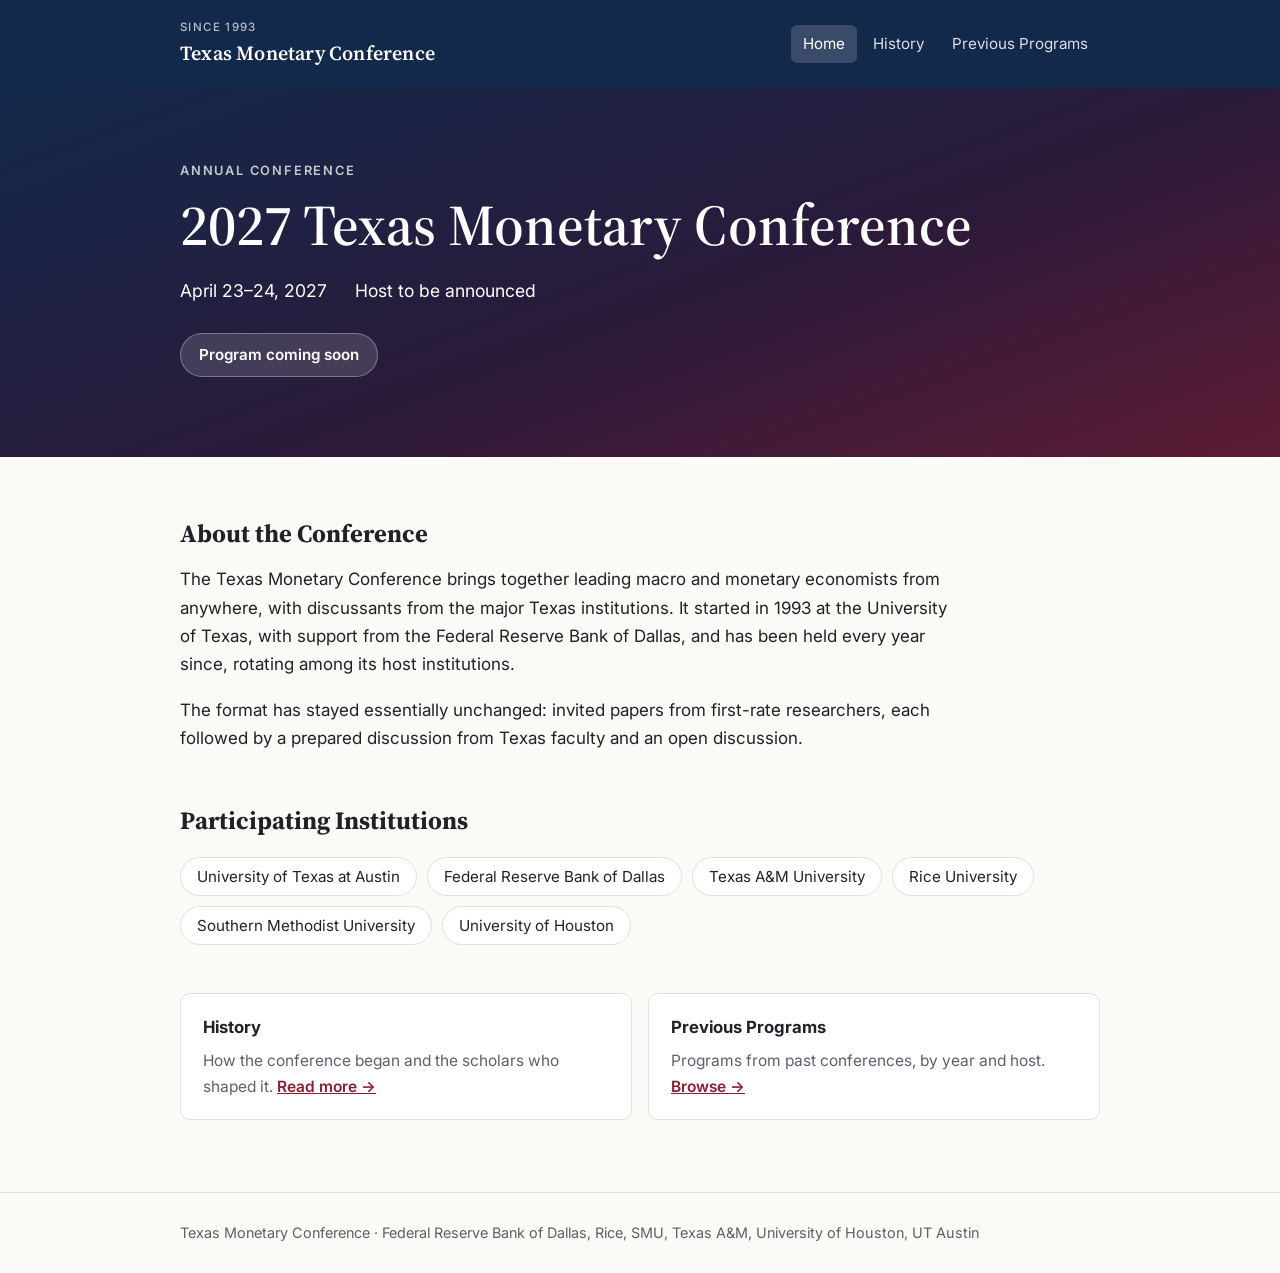
==== index.html @ 77f2ba34 "Add Texas Monetary Conference website Landing page for 2027, history page, and previous programs tab" ====
<!doctype html>
<html lang="en">
<head>
  <meta charset="utf-8">
  <meta name="viewport" content="width=device-width, initial-scale=1">
  <title>Texas Monetary Conference</title>
  <meta name="description" content="The Texas Monetary Conference: an annual meeting of macro and monetary economists, rotating among Texas institutions since 1993.">
  <link rel="preconnect" href="https://fonts.googleapis.com">
  <link rel="preconnect" href="https://fonts.gstatic.com" crossorigin>
  <link href="https://fonts.googleapis.com/css2?family=Inter:wght@400;500;600;700&family=Source+Serif+4:wght@600&display=swap" rel="stylesheet">
  <link rel="stylesheet" href="css/style.css">
</head>
<body>
  <header class="site-header">
    <div class="wrap">
      <a class="brand" href="index.html"><small>Since 1993</small>Texas Monetary Conference</a>
      <nav class="site-nav" aria-label="Main">
        <a href="index.html" aria-current="page">Home</a>
        <a href="history.html">History</a>
        <a href="programs.html">Previous Programs</a>
      </nav>
    </div>
  </header>

  <section class="hero">
    <div class="wrap">
      <p class="eyebrow">Annual Conference</p>
      <h1>2027 Texas Monetary Conference</h1>
      <p class="hero-meta">
        <span>April 23–24, 2027</span>
        <!-- Update the host once confirmed -->
        <span>Host to be announced</span>
      </p>
      <span class="badge">Program coming soon</span>
    </div>
  </section>

  <main>
    <div class="wrap">
      <div class="prose">
        <h2>About the Conference</h2>
        <p>The Texas Monetary Conference brings together leading macro and monetary economists from anywhere, with discussants from the major Texas institutions. It started in 1993 at the University of Texas, with support from the Federal Reserve Bank of Dallas, and has been held every year since, rotating among its host institutions.</p>
        <p>The format has stayed essentially unchanged: invited papers from first-rate researchers, each followed by a prepared discussion from Texas faculty and an open discussion.</p>
      </div>

      <h2>Participating Institutions</h2>
      <ul class="institutions">
        <li>University of Texas at Austin</li>
        <li>Federal Reserve Bank of Dallas</li>
        <li>Texas A&amp;M University</li>
        <li>Rice University</li>
        <li>Southern Methodist University</li>
        <li>University of Houston</li>
      </ul>

      <div class="card-grid" style="margin-top: 48px;">
        <div class="card">
          <h3>History</h3>
          <p>How the conference began and the scholars who shaped it. <a href="history.html">Read more →</a></p>
        </div>
        <div class="card">
          <h3>Previous Programs</h3>
          <p>Programs from past conferences, by year and host. <a href="programs.html">Browse →</a></p>
        </div>
      </div>
    </div>
  </main>

  <footer class="site-footer">
    <div class="wrap">Texas Monetary Conference · Federal Reserve Bank of Dallas, Rice, SMU, Texas A&amp;M, University of Houston, UT Austin</div>
  </footer>
</body>
</html>
---- css/style.css ----
:root {
  --bg: #fbfaf7;
  --surface: #ffffff;
  --text: #1f2328;
  --muted: #5b6168;
  --accent: #8c1d2f;
  --accent-soft: #f4e7e9;
  --navy: #13294b;
  --border: #e3e0da;
  --serif: "Source Serif 4", Georgia, "Times New Roman", serif;
  --sans: "Inter", -apple-system, BlinkMacSystemFont, "Segoe UI", Roboto, sans-serif;
}

@media (prefers-color-scheme: dark) {
  :root {
    --bg: #14171c;
    --surface: #1c2027;
    --text: #e8e6e1;
    --muted: #a3a7ad;
    --accent: #e0697c;
    --accent-soft: #33222a;
    --navy: #0d1a2f;
    --border: #2d323a;
  }
}

* { box-sizing: border-box; }

html { -webkit-text-size-adjust: 100%; }

body {
  margin: 0;
  background: var(--bg);
  color: var(--text);
  font-family: var(--sans);
  font-size: 17px;
  line-height: 1.65;
}

a { color: var(--accent); }
a:hover { text-decoration-thickness: 2px; }

.wrap {
  max-width: 960px;
  margin: 0 auto;
  padding: 0 20px;
}

/* Header & nav */
.site-header {
  background: var(--navy);
  color: #fff;
}
.site-header .wrap {
  display: flex;
  flex-wrap: wrap;
  align-items: center;
  justify-content: space-between;
  gap: 12px 24px;
  padding-top: 18px;
  padding-bottom: 18px;
}
.brand {
  color: #fff;
  text-decoration: none;
  font-family: var(--serif);
  font-size: 1.25rem;
  font-weight: 600;
  letter-spacing: 0.01em;
}
.brand small {
  display: block;
  font-family: var(--sans);
  font-size: 0.72rem;
  font-weight: 500;
  letter-spacing: 0.12em;
  text-transform: uppercase;
  opacity: 0.7;
}
.site-nav {
  display: flex;
  flex-wrap: wrap;
  gap: 4px;
}
.site-nav a {
  color: #fff;
  text-decoration: none;
  font-size: 0.95rem;
  padding: 6px 12px;
  border-radius: 6px;
  opacity: 0.85;
}
.site-nav a:hover { opacity: 1; background: rgba(255, 255, 255, 0.1); }
.site-nav a[aria-current="page"] {
  opacity: 1;
  background: rgba(255, 255, 255, 0.16);
}

/* Hero */
.hero {
  background: linear-gradient(160deg, var(--navy) 0%, #2a1a3a 55%, var(--accent) 140%);
  color: #fff;
  padding: 72px 0 80px;
}
.eyebrow {
  font-size: 0.8rem;
  font-weight: 600;
  letter-spacing: 0.14em;
  text-transform: uppercase;
  opacity: 0.75;
  margin: 0 0 12px;
}
.hero h1 {
  font-family: var(--serif);
  font-size: clamp(2.2rem, 6vw, 3.6rem);
  line-height: 1.1;
  margin: 0 0 20px;
  font-weight: 600;
}
.hero-meta {
  display: flex;
  flex-wrap: wrap;
  gap: 10px 28px;
  font-size: 1.1rem;
  margin: 0 0 28px;
}
.hero-meta span { white-space: nowrap; }
.badge {
  display: inline-block;
  background: rgba(255, 255, 255, 0.14);
  border: 1px solid rgba(255, 255, 255, 0.3);
  border-radius: 999px;
  padding: 8px 18px;
  font-weight: 600;
  font-size: 0.95rem;
}

/* Content */
main { padding: 56px 0 72px; }
.page-title {
  font-family: var(--serif);
  font-size: clamp(1.9rem, 4.5vw, 2.6rem);
  line-height: 1.15;
  margin: 0 0 8px;
}
.lede { color: var(--muted); font-size: 1.1rem; margin: 0 0 40px; }
h2 {
  font-family: var(--serif);
  font-size: 1.55rem;
  margin: 48px 0 12px;
}
h2:first-child { margin-top: 0; }
.prose { max-width: 70ch; }
.prose p { margin: 0 0 1.1em; }

.card-grid {
  display: grid;
  grid-template-columns: repeat(auto-fit, minmax(240px, 1fr));
  gap: 16px;
  margin-top: 16px;
}
.card {
  background: var(--surface);
  border: 1px solid var(--border);
  border-radius: 10px;
  padding: 20px 22px;
}
.card h3 { margin: 0 0 6px; font-size: 1.05rem; }
.card p { margin: 0; color: var(--muted); font-size: 0.97rem; }
.card a { font-weight: 600; }

.institutions {
  list-style: none;
  padding: 0;
  margin: 16px 0 0;
  display: flex;
  flex-wrap: wrap;
  gap: 10px;
}
.institutions li {
  background: var(--surface);
  border: 1px solid var(--border);
  border-radius: 999px;
  padding: 6px 16px;
  font-size: 0.95rem;
}

.tribute {
  border-left: 3px solid var(--accent);
  background: var(--accent-soft);
  padding: 20px 24px;
  border-radius: 0 10px 10px 0;
  margin: 32px 0 0;
}
.tribute h2 { margin-top: 0; }
.tribute p:last-child { margin-bottom: 0; }

/* Programs table */
.table-wrap {
  overflow-x: auto;
  background: var(--surface);
  border: 1px solid var(--border);
  border-radius: 10px;
}
table {
  width: 100%;
  border-collapse: collapse;
  font-size: 0.97rem;
}
th, td {
  text-align: left;
  padding: 12px 16px;
  border-bottom: 1px solid var(--border);
  vertical-align: top;
}
thead th {
  font-size: 0.78rem;
  letter-spacing: 0.08em;
  text-transform: uppercase;
  color: var(--muted);
  font-weight: 600;
  background: var(--bg);
}
tbody tr:last-child td { border-bottom: 0; }
tbody tr:hover { background: var(--accent-soft); }
td.year { font-weight: 700; font-variant-numeric: tabular-nums; white-space: nowrap; }
td.na { color: var(--muted); font-style: italic; }
.pdf-link { font-weight: 600; white-space: nowrap; }
.note { color: var(--muted); font-size: 0.92rem; margin-top: 16px; }

/* Footer */
.site-footer {
  border-top: 1px solid var(--border);
  padding: 28px 0;
  color: var(--muted);
  font-size: 0.9rem;
}

@media (max-width: 600px) {
  body { font-size: 16px; }
  .wrap { padding: 0 16px; }
  .hero { padding: 48px 0 56px; }
  main { padding: 40px 0 56px; }
  th, td { padding: 10px 12px; }
}
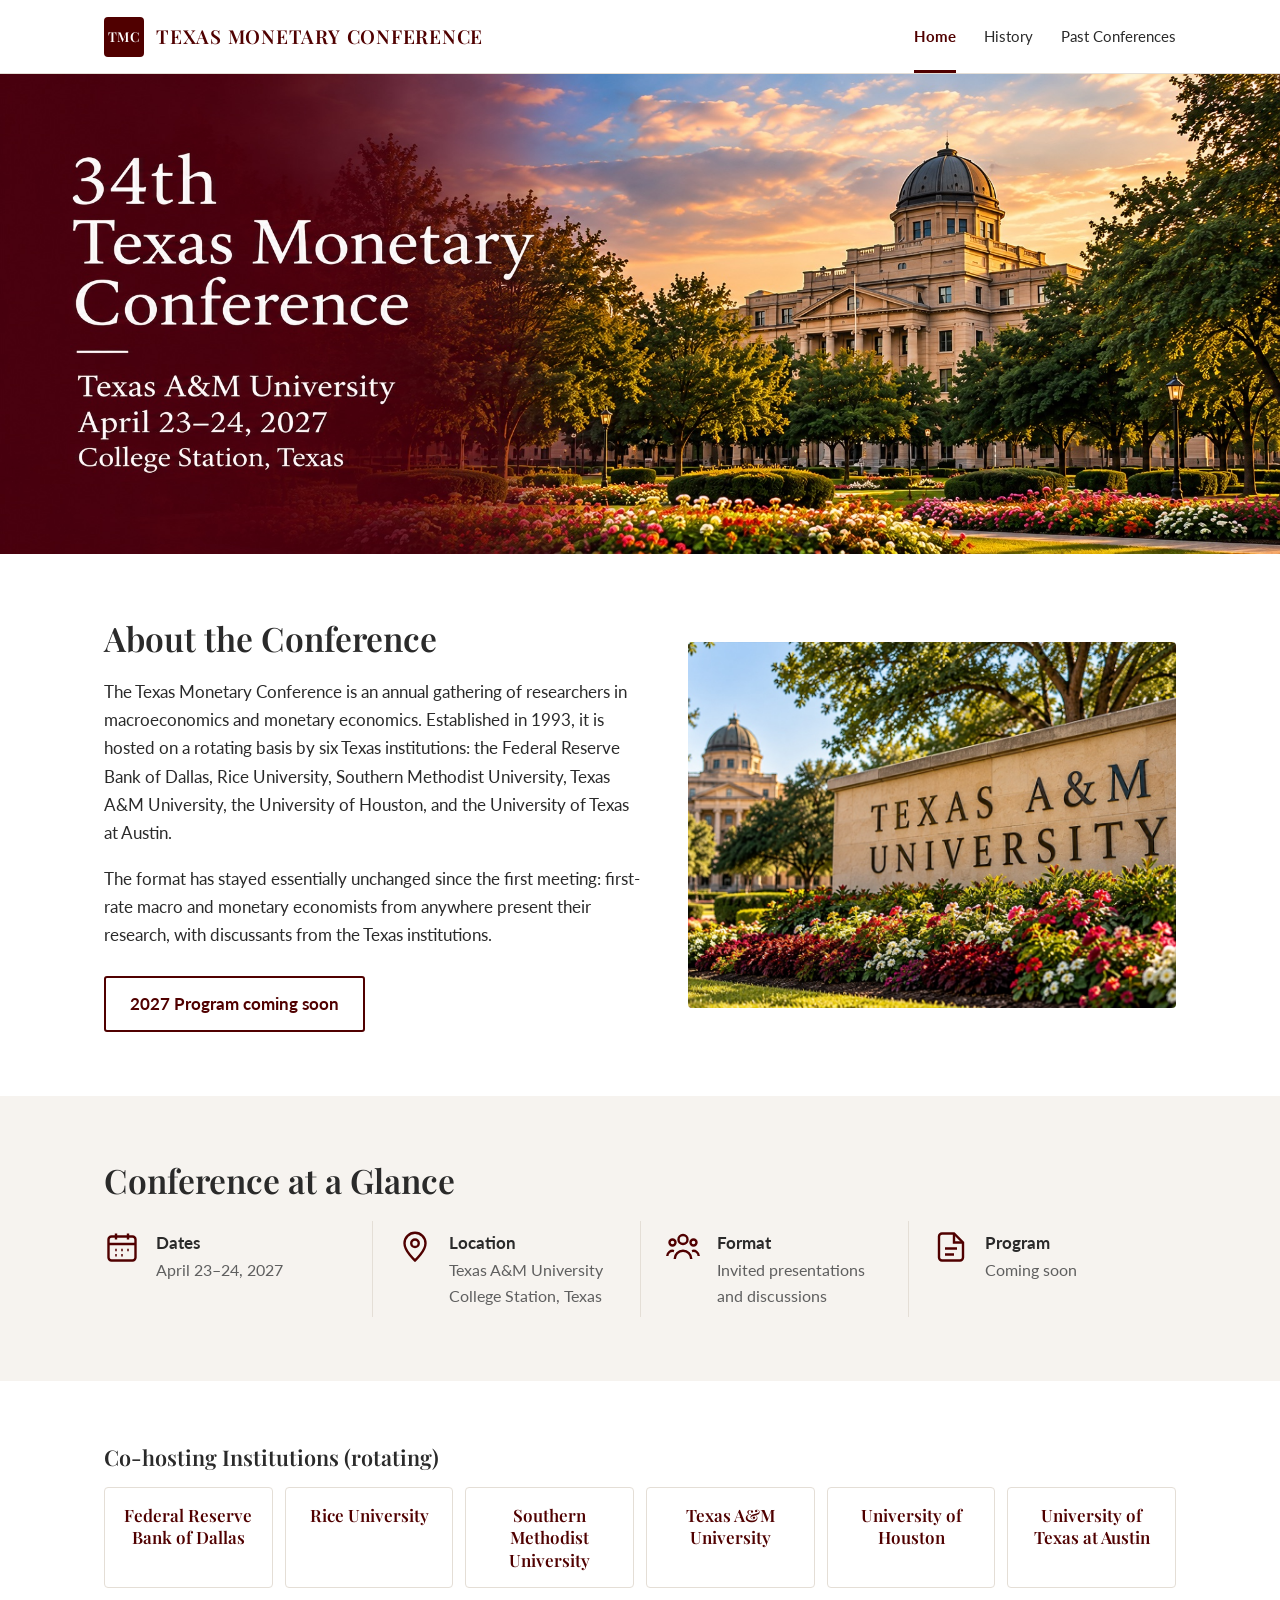
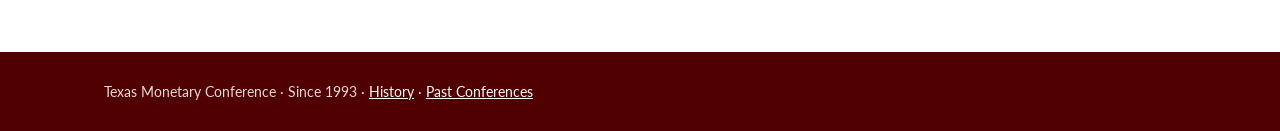
==== commit 7fd087fc: "Restyle site after model design: cover banner, at-a-glance, co-hosts Host 2027 at Texas A&M (April 2" ====
--- a/index.html
+++ b/index.html
@@ -4,70 +4,81 @@
   <meta charset="utf-8">
   <meta name="viewport" content="width=device-width, initial-scale=1">
   <title>Texas Monetary Conference</title>
-  <meta name="description" content="The Texas Monetary Conference: an annual meeting of macro and monetary economists, rotating among Texas institutions since 1993.">
+  <meta name="description" content="The 34th Texas Monetary Conference, Texas A&amp;M University, College Station, April 23–24, 2027.">
   <link rel="preconnect" href="https://fonts.googleapis.com">
   <link rel="preconnect" href="https://fonts.gstatic.com" crossorigin>
-  <link href="https://fonts.googleapis.com/css2?family=Inter:wght@400;500;600;700&family=Source+Serif+4:wght@600&display=swap" rel="stylesheet">
+  <link href="https://fonts.googleapis.com/css2?family=Lato:wght@400;700&family=Playfair+Display:wght@600&display=swap" rel="stylesheet">
   <link rel="stylesheet" href="css/style.css">
 </head>
 <body>
   <header class="site-header">
     <div class="wrap">
-      <a class="brand" href="index.html"><small>Since 1993</small>Texas Monetary Conference</a>
+      <a class="brand" href="index.html"><span class="brand-mark">TMC</span>Texas Monetary Conference</a>
       <nav class="site-nav" aria-label="Main">
         <a href="index.html" aria-current="page">Home</a>
         <a href="history.html">History</a>
-        <a href="programs.html">Previous Programs</a>
+        <a href="programs.html">Past Conferences</a>
       </nav>
     </div>
   </header>
 
-  <section class="hero">
-    <div class="wrap">
-      <p class="eyebrow">Annual Conference</p>
-      <h1>2027 Texas Monetary Conference</h1>
-      <p class="hero-meta">
-        <span>April 23–24, 2027</span>
-        <!-- Update the host once confirmed -->
-        <span>Host to be announced</span>
-      </p>
-      <span class="badge">Program coming soon</span>
+  <div class="cover">
+    <img src="images/banner-2027.jpg" alt="34th Texas Monetary Conference. Texas A&amp;M University, April 23–24, 2027, College Station, Texas." width="2048" height="768">
+  </div>
+
+  <section class="section">
+    <div class="wrap split">
+      <div class="prose">
+        <h2>About the Conference</h2>
+        <p>The Texas Monetary Conference is an annual gathering of researchers in macroeconomics and monetary economics. Established in 1993, it is hosted on a rotating basis by six Texas institutions: the Federal Reserve Bank of Dallas, Rice University, Southern Methodist University, Texas A&amp;M University, the University of Houston, and the University of Texas at Austin.</p>
+        <p>The format has stayed essentially unchanged since the first meeting: first-rate macro and monetary economists from anywhere present their research, with discussants from the Texas institutions.</p>
+        <!-- When the program is ready: <a class="button" href="programs/2027_TexasAM.pdf">View the 2027 Program →</a> -->
+        <span class="button" aria-disabled="true">2027 Program coming soon</span>
+      </div>
+      <img src="images/tamu-campus.jpg" alt="Texas A&amp;M University entrance sign with the Academic Building in the background" width="1400" height="788" loading="lazy">
     </div>
   </section>
 
-  <main>
+  <section class="section section-alt">
     <div class="wrap">
-      <div class="prose">
-        <h2>About the Conference</h2>
-        <p>The Texas Monetary Conference brings together leading macro and monetary economists from anywhere, with discussants from the major Texas institutions. It started in 1993 at the University of Texas, with support from the Federal Reserve Bank of Dallas, and has been held every year since, rotating among its host institutions.</p>
-        <p>The format has stayed essentially unchanged: invited papers from first-rate researchers, each followed by a prepared discussion from Texas faculty and an open discussion.</p>
-      </div>
-
-      <h2>Participating Institutions</h2>
-      <ul class="institutions">
-        <li>University of Texas at Austin</li>
-        <li>Federal Reserve Bank of Dallas</li>
-        <li>Texas A&amp;M University</li>
-        <li>Rice University</li>
-        <li>Southern Methodist University</li>
-        <li>University of Houston</li>
-      </ul>
-
-      <div class="card-grid" style="margin-top: 48px;">
-        <div class="card">
-          <h3>History</h3>
-          <p>How the conference began and the scholars who shaped it. <a href="history.html">Read more →</a></p>
+      <h2>Conference at a Glance</h2>
+      <div class="glance">
+        <div class="glance-item">
+          <svg viewBox="0 0 24 24" fill="none" stroke="currentColor" stroke-width="1.6" aria-hidden="true"><rect x="3" y="5" width="18" height="16" rx="2"/><path d="M3 10h18M8 3v4M16 3v4M7.5 14h1M11.5 14h1M15.5 14h1M7.5 17.5h1M11.5 17.5h1"/></svg>
+          <div><h3>Dates</h3><p>April 23–24, 2027</p></div>
         </div>
-        <div class="card">
-          <h3>Previous Programs</h3>
-          <p>Programs from past conferences, by year and host. <a href="programs.html">Browse →</a></p>
+        <div class="glance-item">
+          <svg viewBox="0 0 24 24" fill="none" stroke="currentColor" stroke-width="1.6" aria-hidden="true"><path d="M12 21s-7-6.2-7-11.5a7 7 0 0 1 14 0C19 14.8 12 21 12 21z"/><circle cx="12" cy="9.5" r="2.5"/></svg>
+          <div><h3>Location</h3><p>Texas A&amp;M University<br>College Station, Texas</p></div>
+        </div>
+        <div class="glance-item">
+          <svg viewBox="0 0 24 24" fill="none" stroke="currentColor" stroke-width="1.6" aria-hidden="true"><circle cx="12" cy="7" r="3"/><circle cx="5" cy="9" r="2"/><circle cx="19" cy="9" r="2"/><path d="M6.5 20a5.5 5.5 0 0 1 11 0M1.5 18a3.5 3.5 0 0 1 4.5-3.3M22.5 18a3.5 3.5 0 0 0-4.5-3.3"/></svg>
+          <div><h3>Format</h3><p>Invited presentations and discussions</p></div>
+        </div>
+        <div class="glance-item">
+          <svg viewBox="0 0 24 24" fill="none" stroke="currentColor" stroke-width="1.6" aria-hidden="true"><path d="M14 3H6a2 2 0 0 0-2 2v14a2 2 0 0 0 2 2h12a2 2 0 0 0 2-2V9z"/><path d="M14 3v6h6M8 13h8M8 17h6"/></svg>
+          <div><h3>Program</h3><p>Coming soon</p></div>
         </div>
       </div>
     </div>
-  </main>
+  </section>
+
+  <section class="section cohosts">
+    <div class="wrap">
+      <h2>Co-hosting Institutions (rotating)</h2>
+      <ul class="institutions">
+        <li>Federal Reserve Bank of Dallas</li>
+        <li>Rice University</li>
+        <li>Southern Methodist University</li>
+        <li>Texas A&amp;M University</li>
+        <li>University of Houston</li>
+        <li>University of Texas at Austin</li>
+      </ul>
+    </div>
+  </section>
 
   <footer class="site-footer">
-    <div class="wrap">Texas Monetary Conference · Federal Reserve Bank of Dallas, Rice, SMU, Texas A&amp;M, University of Houston, UT Austin</div>
+    <div class="wrap">Texas Monetary Conference · Since 1993 · <a href="history.html">History</a> · <a href="programs.html">Past Conferences</a></div>
   </footer>
 </body>
 </html>
--- a/css/style.css
+++ b/css/style.css
@@ -1,27 +1,16 @@
 :root {
-  --bg: #fbfaf7;
+  --maroon: #500000;
+  --maroon-hover: #6b0f0f;
+  --bg: #ffffff;
+  --bg-alt: #f6f3ef;
   --surface: #ffffff;
-  --text: #1f2328;
-  --muted: #5b6168;
-  --accent: #8c1d2f;
-  --accent-soft: #f4e7e9;
-  --navy: #13294b;
-  --border: #e3e0da;
-  --serif: "Source Serif 4", Georgia, "Times New Roman", serif;
-  --sans: "Inter", -apple-system, BlinkMacSystemFont, "Segoe UI", Roboto, sans-serif;
-}
-
-@media (prefers-color-scheme: dark) {
-  :root {
-    --bg: #14171c;
-    --surface: #1c2027;
-    --text: #e8e6e1;
-    --muted: #a3a7ad;
-    --accent: #e0697c;
-    --accent-soft: #33222a;
-    --navy: #0d1a2f;
-    --border: #2d323a;
-  }
+  --text: #2a2a2a;
+  --muted: #5f5f5f;
+  --border: #e4ded6;
+  --accent: var(--maroon);
+  --accent-soft: #f5ecec;
+  --serif: "Playfair Display", Georgia, "Times New Roman", serif;
+  --sans: "Lato", -apple-system, BlinkMacSystemFont, "Segoe UI", Roboto, sans-serif;
 }
 
 * { box-sizing: border-box; }
@@ -37,162 +26,204 @@
   line-height: 1.65;
 }
 
+img { max-width: 100%; height: auto; display: block; }
+
 a { color: var(--accent); }
 a:hover { text-decoration-thickness: 2px; }
 
 .wrap {
-  max-width: 960px;
+  max-width: 1120px;
   margin: 0 auto;
-  padding: 0 20px;
+  padding: 0 24px;
 }
 
 /* Header & nav */
 .site-header {
-  background: var(--navy);
-  color: #fff;
+  background: var(--surface);
+  border-bottom: 1px solid var(--border);
+  position: sticky;
+  top: 0;
+  z-index: 10;
 }
 .site-header .wrap {
   display: flex;
   flex-wrap: wrap;
   align-items: center;
   justify-content: space-between;
-  gap: 12px 24px;
-  padding-top: 18px;
-  padding-bottom: 18px;
+  gap: 8px 24px;
+  min-height: 72px;
 }
 .brand {
-  color: #fff;
+  display: flex;
+  align-items: center;
+  gap: 12px;
+  color: var(--maroon);
   text-decoration: none;
   font-family: var(--serif);
-  font-size: 1.25rem;
-  font-weight: 600;
-  letter-spacing: 0.01em;
-}
-.brand small {
-  display: block;
-  font-family: var(--sans);
-  font-size: 0.72rem;
-  font-weight: 500;
-  letter-spacing: 0.12em;
+  font-size: 1.2rem;
+  font-weight: 600;
+  letter-spacing: 0.04em;
   text-transform: uppercase;
-  opacity: 0.7;
+}
+.brand-mark {
+  display: grid;
+  place-items: center;
+  width: 40px;
+  height: 40px;
+  background: var(--maroon);
+  color: #fff;
+  border-radius: 4px;
+  font-size: 0.85rem;
+  letter-spacing: 0.02em;
 }
 .site-nav {
   display: flex;
   flex-wrap: wrap;
-  gap: 4px;
+  gap: 4px 28px;
 }
 .site-nav a {
-  color: #fff;
+  color: var(--text);
   text-decoration: none;
   font-size: 0.95rem;
-  padding: 6px 12px;
-  border-radius: 6px;
-  opacity: 0.85;
-}
-.site-nav a:hover { opacity: 1; background: rgba(255, 255, 255, 0.1); }
+  padding: 24px 0 21px;
+  border-bottom: 3px solid transparent;
+}
+.site-nav a:hover { color: var(--maroon); }
 .site-nav a[aria-current="page"] {
-  opacity: 1;
-  background: rgba(255, 255, 255, 0.16);
-}
-
-/* Hero */
-.hero {
-  background: linear-gradient(160deg, var(--navy) 0%, #2a1a3a 55%, var(--accent) 140%);
-  color: #fff;
-  padding: 72px 0 80px;
-}
-.eyebrow {
-  font-size: 0.8rem;
-  font-weight: 600;
-  letter-spacing: 0.14em;
-  text-transform: uppercase;
-  opacity: 0.75;
-  margin: 0 0 12px;
-}
-.hero h1 {
-  font-family: var(--serif);
-  font-size: clamp(2.2rem, 6vw, 3.6rem);
-  line-height: 1.1;
-  margin: 0 0 20px;
-  font-weight: 600;
-}
-.hero-meta {
-  display: flex;
-  flex-wrap: wrap;
-  gap: 10px 28px;
-  font-size: 1.1rem;
-  margin: 0 0 28px;
-}
-.hero-meta span { white-space: nowrap; }
-.badge {
-  display: inline-block;
-  background: rgba(255, 255, 255, 0.14);
-  border: 1px solid rgba(255, 255, 255, 0.3);
-  border-radius: 999px;
-  padding: 8px 18px;
-  font-weight: 600;
-  font-size: 0.95rem;
-}
-
-/* Content */
-main { padding: 56px 0 72px; }
-.page-title {
-  font-family: var(--serif);
-  font-size: clamp(1.9rem, 4.5vw, 2.6rem);
+  color: var(--maroon);
+  font-weight: 700;
+  border-bottom-color: var(--maroon);
+}
+
+/* Cover banner */
+.cover {
+  background: var(--maroon);
+}
+.cover img {
+  width: 100%;
+  max-width: 1600px;
+  margin: 0 auto;
+  aspect-ratio: 2048 / 768;
+  object-fit: cover;
+}
+
+/* Page banner for inner pages */
+.page-banner {
+  background: linear-gradient(90deg, var(--maroon) 0%, var(--maroon) 45%, rgba(80, 0, 0, 0.55) 100%),
+    url("../images/tamu-campus.jpg") center 40% / cover no-repeat;
+  color: #fff;
+  padding: 64px 0;
+}
+.page-banner h1 {
+  font-family: var(--serif);
+  font-weight: 600;
+  font-size: clamp(2rem, 5vw, 3rem);
   line-height: 1.15;
   margin: 0 0 8px;
 }
-.lede { color: var(--muted); font-size: 1.1rem; margin: 0 0 40px; }
+.page-banner p { margin: 0; font-size: 1.1rem; opacity: 0.9; max-width: 60ch; }
+
+/* Sections */
+.section { padding: 64px 0; }
+.section-alt { background: var(--bg-alt); }
+
 h2 {
   font-family: var(--serif);
-  font-size: 1.55rem;
-  margin: 48px 0 12px;
-}
-h2:first-child { margin-top: 0; }
+  font-weight: 600;
+  font-size: clamp(1.6rem, 3.5vw, 2.1rem);
+  line-height: 1.2;
+  margin: 0 0 20px;
+  color: var(--text);
+}
+
+.split {
+  display: grid;
+  grid-template-columns: 1.1fr 1fr;
+  gap: 48px;
+  align-items: center;
+}
+.split > * { min-width: 0; }
+.split img {
+  width: 100%;
+  border-radius: 4px;
+  aspect-ratio: 4 / 3;
+  object-fit: cover;
+}
 .prose { max-width: 70ch; }
 .prose p { margin: 0 0 1.1em; }
 
-.card-grid {
+.button {
+  display: inline-block;
+  background: var(--maroon);
+  color: #fff;
+  text-decoration: none;
+  font-weight: 700;
+  padding: 12px 24px;
+  border-radius: 3px;
+  margin-top: 8px;
+}
+.button:hover { background: var(--maroon-hover); }
+.button[aria-disabled="true"] {
+  background: transparent;
+  color: var(--maroon);
+  border: 2px solid var(--maroon);
+  cursor: default;
+}
+
+/* At a glance */
+.glance {
   display: grid;
-  grid-template-columns: repeat(auto-fit, minmax(240px, 1fr));
+  grid-template-columns: repeat(4, 1fr);
+  margin-top: 12px;
+}
+.glance-item {
+  display: flex;
   gap: 16px;
-  margin-top: 16px;
-}
-.card {
-  background: var(--surface);
-  border: 1px solid var(--border);
-  border-radius: 10px;
-  padding: 20px 22px;
-}
-.card h3 { margin: 0 0 6px; font-size: 1.05rem; }
-.card p { margin: 0; color: var(--muted); font-size: 0.97rem; }
-.card a { font-weight: 600; }
-
+  padding: 8px 24px;
+  border-left: 1px solid var(--border);
+}
+.glance-item:first-child { border-left: 0; padding-left: 0; }
+.glance-item svg {
+  flex: none;
+  width: 36px;
+  height: 36px;
+  color: var(--maroon);
+}
+.glance-item h3 { margin: 0 0 2px; font-size: 1.05rem; }
+.glance-item p { margin: 0; color: var(--muted); font-size: 0.97rem; }
+
+/* Co-hosts */
+.cohosts h2 { font-size: 1.35rem; margin-bottom: 16px; }
 .institutions {
   list-style: none;
   padding: 0;
-  margin: 16px 0 0;
+  margin: 0;
   display: flex;
   flex-wrap: wrap;
-  gap: 10px;
+  gap: 12px;
 }
 .institutions li {
+  flex: 1 1 160px;
+  text-align: center;
+  font-family: var(--serif);
+  font-weight: 600;
+  color: var(--maroon);
   background: var(--surface);
   border: 1px solid var(--border);
-  border-radius: 999px;
-  padding: 6px 16px;
-  font-size: 0.95rem;
-}
-
+  border-radius: 4px;
+  padding: 16px 12px;
+  line-height: 1.3;
+}
+
+/* History */
 .tribute {
-  border-left: 3px solid var(--accent);
+  border-left: 3px solid var(--maroon);
   background: var(--accent-soft);
-  padding: 20px 24px;
-  border-radius: 0 10px 10px 0;
-  margin: 32px 0 0;
-}
-.tribute h2 { margin-top: 0; }
+  padding: 24px 28px;
+  border-radius: 0 4px 4px 0;
+  margin: 40px 0 0;
+}
+.tribute h2 { font-size: 1.5rem; margin-bottom: 12px; }
 .tribute p:last-child { margin-bottom: 0; }
 
 /* Programs table */
@@ -200,7 +231,7 @@
   overflow-x: auto;
   background: var(--surface);
   border: 1px solid var(--border);
-  border-radius: 10px;
+  border-radius: 4px;
 }
 table {
   width: 100%;
@@ -217,29 +248,44 @@
   font-size: 0.78rem;
   letter-spacing: 0.08em;
   text-transform: uppercase;
-  color: var(--muted);
-  font-weight: 600;
-  background: var(--bg);
+  color: #fff;
+  font-weight: 700;
+  background: var(--maroon);
 }
 tbody tr:last-child td { border-bottom: 0; }
+tbody tr:nth-child(even) { background: var(--bg-alt); }
 tbody tr:hover { background: var(--accent-soft); }
 td.year { font-weight: 700; font-variant-numeric: tabular-nums; white-space: nowrap; }
 td.na { color: var(--muted); font-style: italic; }
-.pdf-link { font-weight: 600; white-space: nowrap; }
+.pdf-link { font-weight: 700; white-space: nowrap; }
 .note { color: var(--muted); font-size: 0.92rem; margin-top: 16px; }
 
 /* Footer */
 .site-footer {
-  border-top: 1px solid var(--border);
+  background: var(--maroon);
+  color: rgba(255, 255, 255, 0.85);
   padding: 28px 0;
-  color: var(--muted);
   font-size: 0.9rem;
+}
+.site-footer a { color: #fff; }
+
+@media (max-width: 860px) {
+  .split { grid-template-columns: minmax(0, 1fr); gap: 28px; }
+  .glance { grid-template-columns: 1fr 1fr; row-gap: 24px; }
+  .glance-item:nth-child(3) { border-left: 0; padding-left: 0; }
 }
 
 @media (max-width: 600px) {
   body { font-size: 16px; }
   .wrap { padding: 0 16px; }
-  .hero { padding: 48px 0 56px; }
-  main { padding: 40px 0 56px; }
+  .brand { font-size: 1rem; }
+  .site-header .wrap { padding-top: 12px; }
+  .site-nav { gap: 4px 20px; }
+  .site-nav a { padding: 10px 0 9px; }
+  .cover img { aspect-ratio: 4 / 3; object-position: left center; }
+  .section { padding: 44px 0; }
+  .page-banner { padding: 44px 0; }
+  .glance { grid-template-columns: 1fr; }
+  .glance-item { border-left: 0; padding-left: 0; }
   th, td { padding: 10px 12px; }
 }
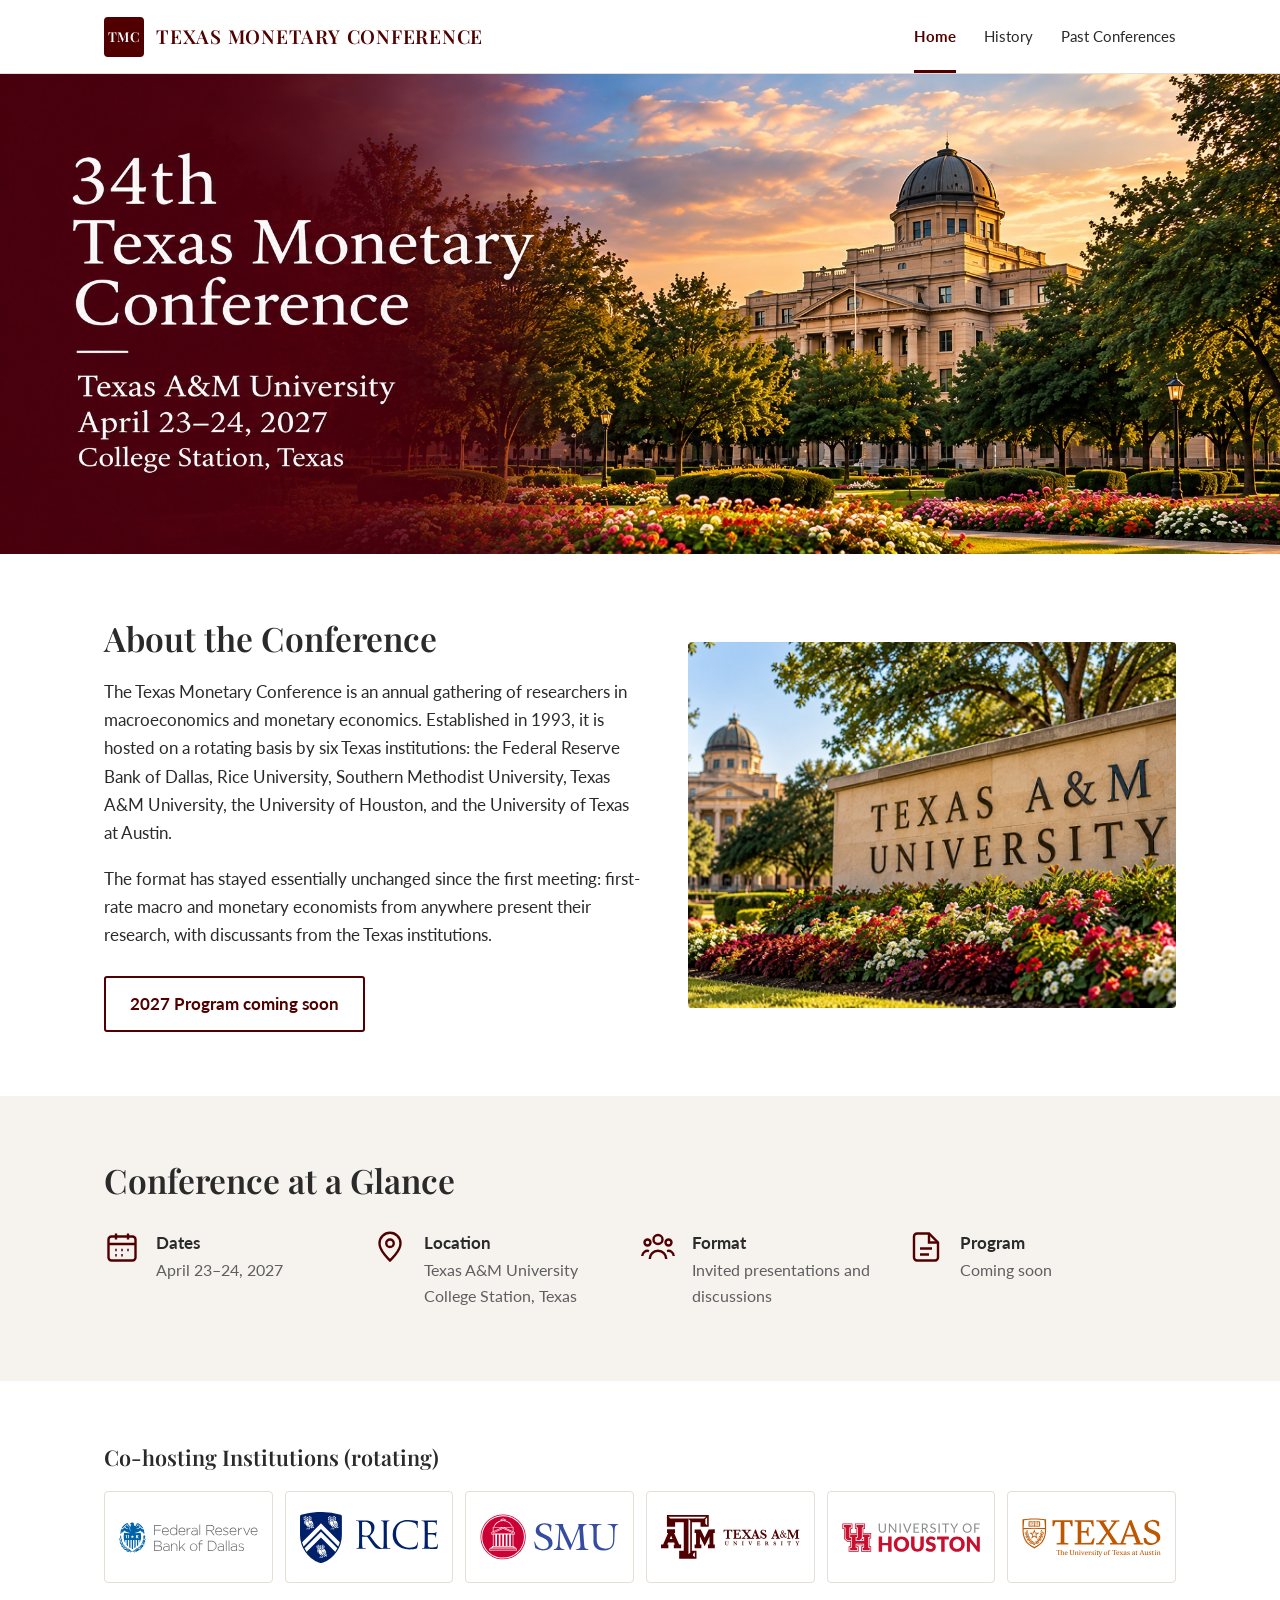
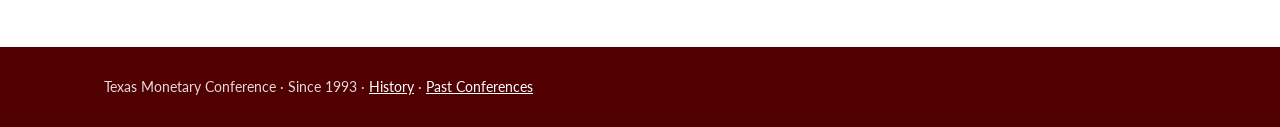
==== commit b81d48c1: "Add co-host institution logos to the bottom of every page Logos from Wikimedia Commons / English Wik" ====
--- a/index.html
+++ b/index.html
@@ -66,13 +66,13 @@
   <section class="section cohosts">
     <div class="wrap">
       <h2>Co-hosting Institutions (rotating)</h2>
-      <ul class="institutions">
-        <li>Federal Reserve Bank of Dallas</li>
-        <li>Rice University</li>
-        <li>Southern Methodist University</li>
-        <li>Texas A&amp;M University</li>
-        <li>University of Houston</li>
-        <li>University of Texas at Austin</li>
+      <ul class="logo-row">
+        <li><img src="images/logos/dallas-fed.svg" alt="Federal Reserve Bank of Dallas"></li>
+        <li><img src="images/logos/rice.svg" alt="Rice University"></li>
+        <li><img src="images/logos/smu.svg" alt="Southern Methodist University"></li>
+        <li class="logo-pair"><img src="images/logos/tamu-mark.svg" alt=""><img src="images/logos/tamu-wordmark.svg" alt="Texas A&amp;M University"></li>
+        <li><img src="images/logos/uh.svg" alt="University of Houston"></li>
+        <li><img src="images/logos/ut-austin.svg" alt="The University of Texas at Austin"></li>
       </ul>
     </div>
   </section>
--- a/css/style.css
+++ b/css/style.css
@@ -179,10 +179,8 @@
 .glance-item {
   display: flex;
   gap: 16px;
-  padding: 8px 24px;
-  border-left: 1px solid var(--border);
-}
-.glance-item:first-child { border-left: 0; padding-left: 0; }
+  padding: 8px 24px 8px 0;
+}
 .glance-item svg {
   flex: none;
   width: 36px;
@@ -193,27 +191,33 @@
 .glance-item p { margin: 0; color: var(--muted); font-size: 0.97rem; }
 
 /* Co-hosts */
-.cohosts h2 { font-size: 1.35rem; margin-bottom: 16px; }
-.institutions {
+.cohosts h2 { font-size: 1.35rem; margin-bottom: 20px; }
+.logo-row {
   list-style: none;
   padding: 0;
   margin: 0;
-  display: flex;
-  flex-wrap: wrap;
+  display: grid;
+  grid-template-columns: repeat(6, minmax(0, 1fr));
   gap: 12px;
 }
-.institutions li {
-  flex: 1 1 160px;
-  text-align: center;
-  font-family: var(--serif);
-  font-weight: 600;
-  color: var(--maroon);
-  background: var(--surface);
+.logo-row li {
+  display: flex;
+  align-items: center;
+  justify-content: center;
+  gap: 8px;
+  background: #fff;
   border: 1px solid var(--border);
   border-radius: 4px;
-  padding: 16px 12px;
-  line-height: 1.3;
-}
+  padding: 16px 14px;
+  min-height: 92px;
+}
+.logo-row img {
+  width: auto;
+  max-width: 100%;
+  max-height: 52px;
+}
+.logo-pair img:first-child { max-height: 44px; flex: none; }
+.logo-pair img:last-child { min-width: 0; max-height: 30px; }
 
 /* History */
 .tribute {
@@ -272,7 +276,7 @@
 @media (max-width: 860px) {
   .split { grid-template-columns: minmax(0, 1fr); gap: 28px; }
   .glance { grid-template-columns: 1fr 1fr; row-gap: 24px; }
-  .glance-item:nth-child(3) { border-left: 0; padding-left: 0; }
+  .logo-row { grid-template-columns: repeat(3, minmax(0, 1fr)); }
 }
 
 @media (max-width: 600px) {
@@ -286,6 +290,6 @@
   .section { padding: 44px 0; }
   .page-banner { padding: 44px 0; }
   .glance { grid-template-columns: 1fr; }
-  .glance-item { border-left: 0; padding-left: 0; }
+  .logo-row { grid-template-columns: repeat(2, minmax(0, 1fr)); }
   th, td { padding: 10px 12px; }
 }
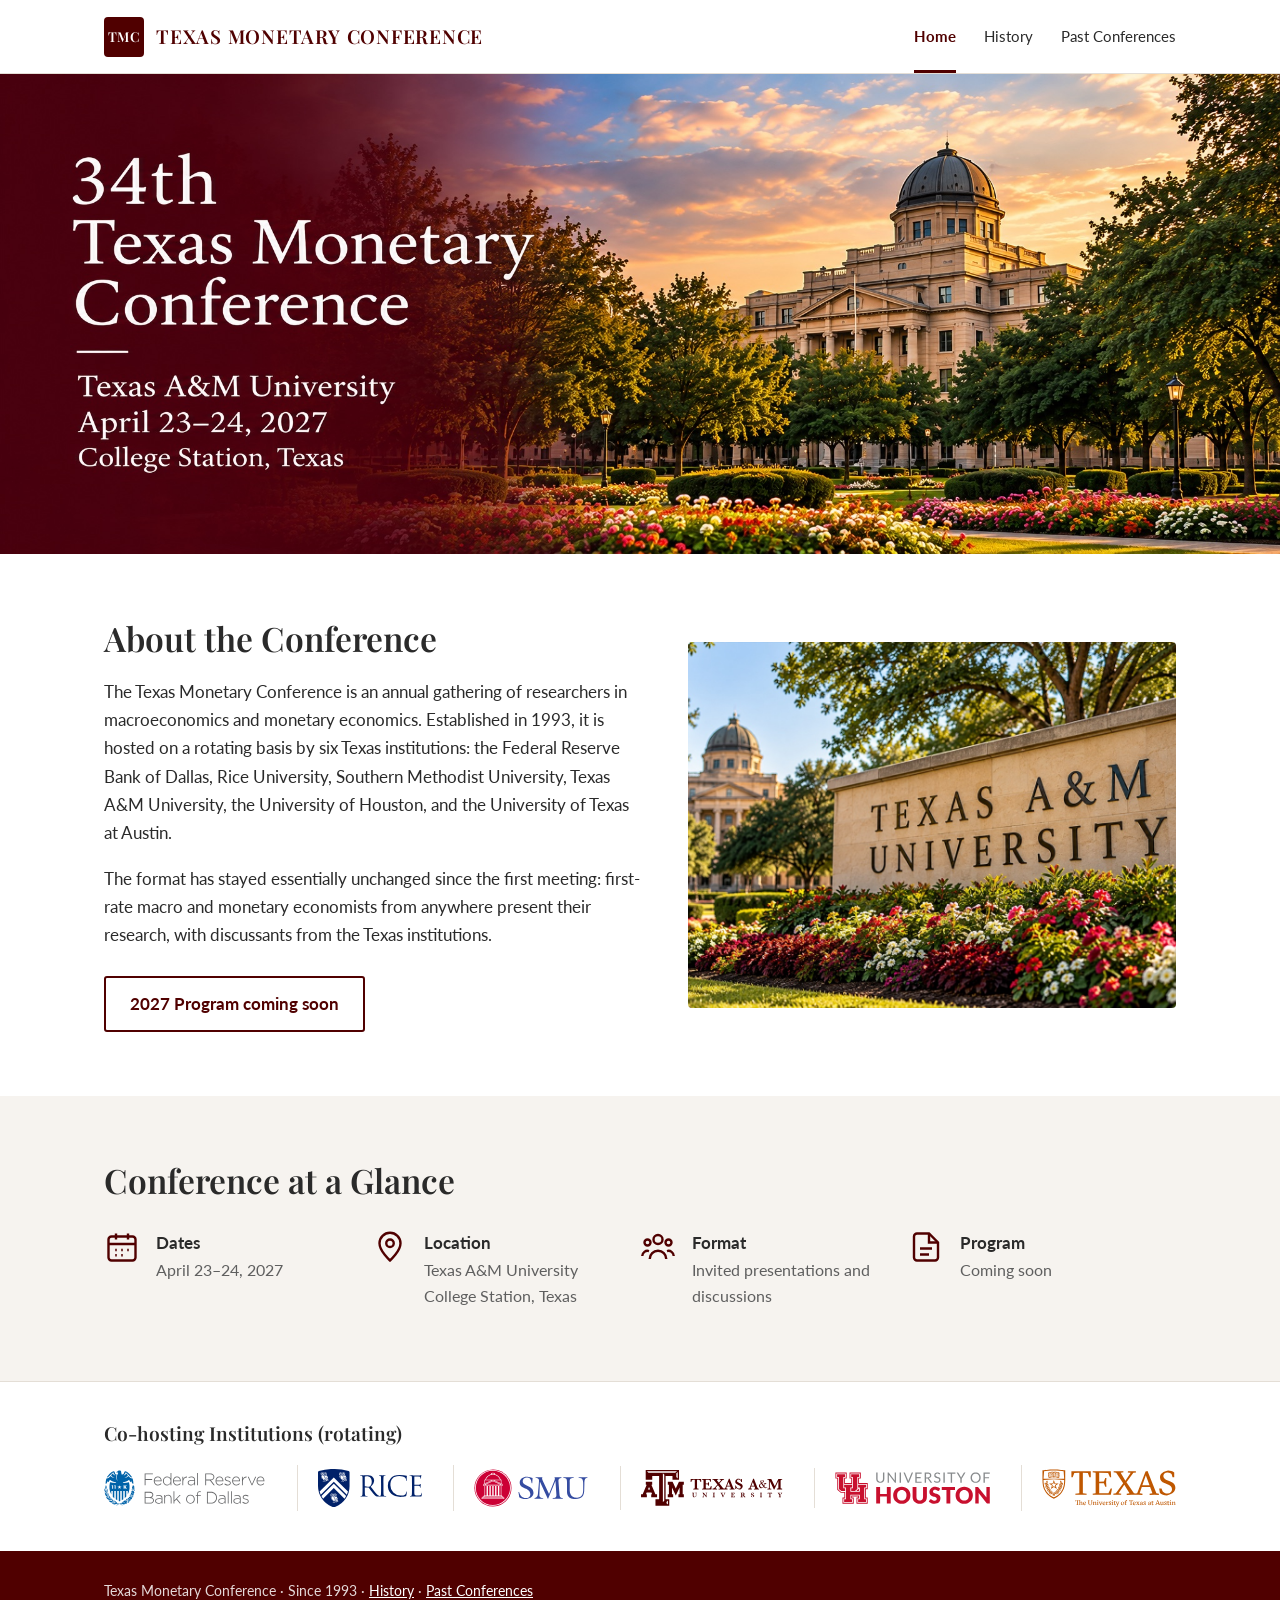
==== commit 4f7385e6: "Show co-host logos in a single horizontal strip Co-Authored-By: Claude Opus 5.5 <noreply@anthropic.c" ====
--- a/index.html
+++ b/index.html
@@ -67,11 +67,11 @@
     <div class="wrap">
       <h2>Co-hosting Institutions (rotating)</h2>
       <ul class="logo-row">
-        <li><img src="images/logos/dallas-fed.svg" alt="Federal Reserve Bank of Dallas"></li>
+        <li class="logo-dallas"><img src="images/logos/dallas-fed.svg" alt="Federal Reserve Bank of Dallas"></li>
         <li><img src="images/logos/rice.svg" alt="Rice University"></li>
         <li><img src="images/logos/smu.svg" alt="Southern Methodist University"></li>
         <li class="logo-pair"><img src="images/logos/tamu-mark.svg" alt=""><img src="images/logos/tamu-wordmark.svg" alt="Texas A&amp;M University"></li>
-        <li><img src="images/logos/uh.svg" alt="University of Houston"></li>
+        <li class="logo-uh"><img src="images/logos/uh.svg" alt="University of Houston"></li>
         <li><img src="images/logos/ut-austin.svg" alt="The University of Texas at Austin"></li>
       </ul>
     </div>
--- a/css/style.css
+++ b/css/style.css
@@ -191,33 +191,30 @@
 .glance-item p { margin: 0; color: var(--muted); font-size: 0.97rem; }
 
 /* Co-hosts */
-.cohosts h2 { font-size: 1.35rem; margin-bottom: 20px; }
+.cohosts { padding: 40px 0; border-top: 1px solid var(--border); }
+.cohosts h2 { font-size: 1.2rem; margin-bottom: 20px; }
 .logo-row {
   list-style: none;
   padding: 0;
   margin: 0;
-  display: grid;
-  grid-template-columns: repeat(6, minmax(0, 1fr));
-  gap: 12px;
+  display: flex;
+  align-items: center;
+  justify-content: space-between;
 }
 .logo-row li {
   display: flex;
   align-items: center;
-  justify-content: center;
-  gap: 8px;
-  background: #fff;
-  border: 1px solid var(--border);
-  border-radius: 4px;
-  padding: 16px 14px;
-  min-height: 92px;
-}
-.logo-row img {
-  width: auto;
-  max-width: 100%;
-  max-height: 52px;
-}
-.logo-pair img:first-child { max-height: 44px; flex: none; }
-.logo-pair img:last-child { min-width: 0; max-height: 30px; }
+  gap: 6px;
+  padding: 4px 20px;
+  border-left: 1px solid var(--border);
+}
+.logo-row li:first-child { padding-left: 0; border-left: 0; }
+.logo-row li:last-child { padding-right: 0; }
+.logo-row img { width: auto; height: 38px; }
+.logo-row .logo-dallas img { height: 36px; }
+.logo-row .logo-uh img { height: 32px; }
+.logo-pair img:first-child { height: 36px; }
+.logo-pair img:last-child { height: 20px; }
 
 /* History */
 .tribute {
@@ -276,7 +273,8 @@
 @media (max-width: 860px) {
   .split { grid-template-columns: minmax(0, 1fr); gap: 28px; }
   .glance { grid-template-columns: 1fr 1fr; row-gap: 24px; }
-  .logo-row { grid-template-columns: repeat(3, minmax(0, 1fr)); }
+  .logo-row { flex-wrap: wrap; justify-content: center; row-gap: 20px; }
+  .logo-row li, .logo-row li:first-child, .logo-row li:last-child { border-left: 0; padding: 4px 16px; }
 }
 
 @media (max-width: 600px) {
@@ -290,6 +288,10 @@
   .section { padding: 44px 0; }
   .page-banner { padding: 44px 0; }
   .glance { grid-template-columns: 1fr; }
-  .logo-row { grid-template-columns: repeat(2, minmax(0, 1fr)); }
+  .logo-row img { height: 30px; }
+  .logo-row .logo-dallas img { height: 28px; }
+  .logo-row .logo-uh img { height: 26px; }
+  .logo-pair img:first-child { height: 28px; }
+  .logo-pair img:last-child { height: 16px; }
   th, td { padding: 10px 12px; }
 }
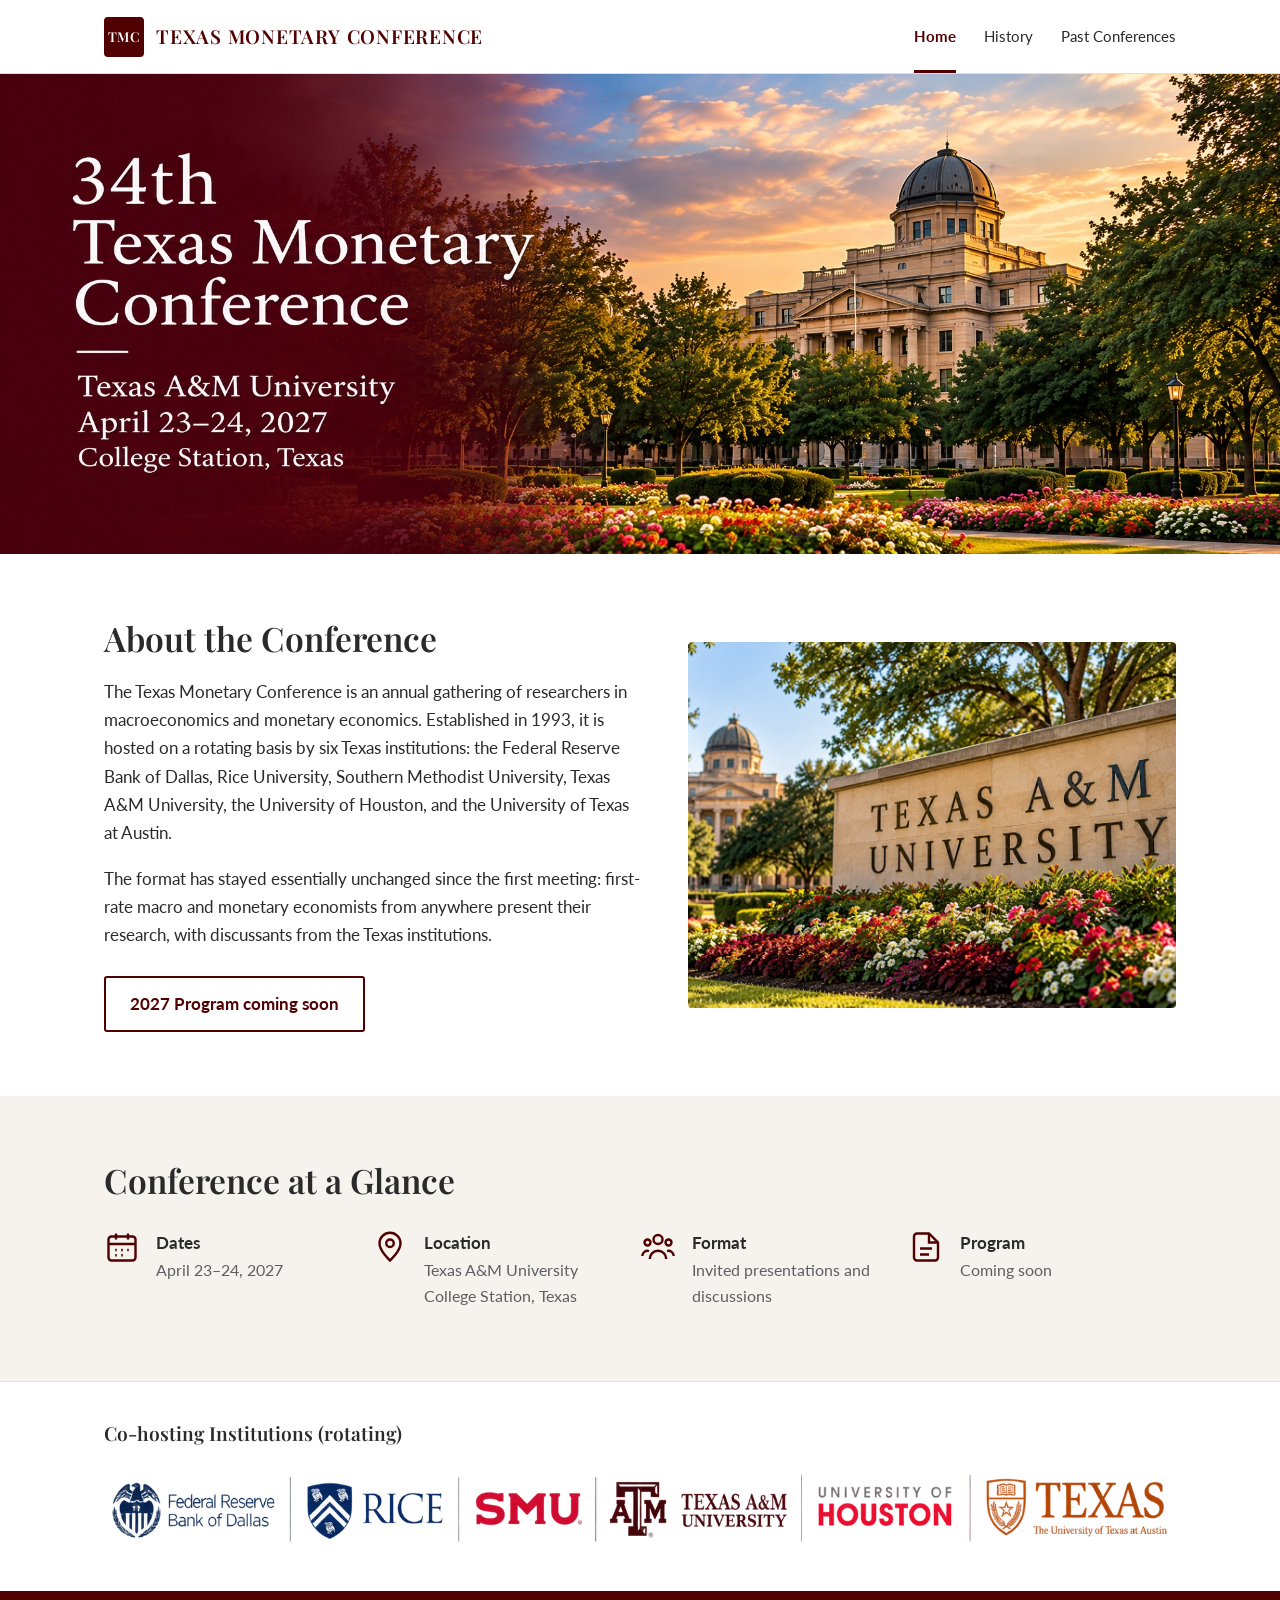
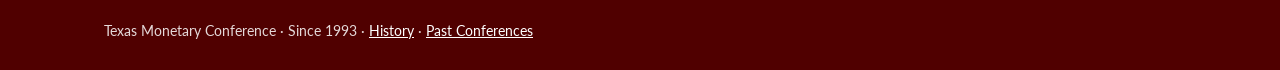
==== commit 374aa209: "Use single co-host logo strip image Co-Authored-By: Claude Opus 5.5 <noreply@anthropic.com>" ====
--- a/index.html
+++ b/index.html
@@ -66,14 +66,7 @@
   <section class="section cohosts">
     <div class="wrap">
       <h2>Co-hosting Institutions (rotating)</h2>
-      <ul class="logo-row">
-        <li class="logo-dallas"><img src="images/logos/dallas-fed.svg" alt="Federal Reserve Bank of Dallas"></li>
-        <li><img src="images/logos/rice.svg" alt="Rice University"></li>
-        <li><img src="images/logos/smu.svg" alt="Southern Methodist University"></li>
-        <li class="logo-pair"><img src="images/logos/tamu-mark.svg" alt=""><img src="images/logos/tamu-wordmark.svg" alt="Texas A&amp;M University"></li>
-        <li class="logo-uh"><img src="images/logos/uh.svg" alt="University of Houston"></li>
-        <li><img src="images/logos/ut-austin.svg" alt="The University of Texas at Austin"></li>
-      </ul>
+      <img class="logo-strip" src="images/cohost-logos.png" alt="Federal Reserve Bank of Dallas, Rice University, Southern Methodist University, Texas A&amp;M University, University of Houston, The University of Texas at Austin" width="1600" height="127" loading="lazy">
     </div>
   </section>
 
--- a/css/style.css
+++ b/css/style.css
@@ -193,28 +193,7 @@
 /* Co-hosts */
 .cohosts { padding: 40px 0; border-top: 1px solid var(--border); }
 .cohosts h2 { font-size: 1.2rem; margin-bottom: 20px; }
-.logo-row {
-  list-style: none;
-  padding: 0;
-  margin: 0;
-  display: flex;
-  align-items: center;
-  justify-content: space-between;
-}
-.logo-row li {
-  display: flex;
-  align-items: center;
-  gap: 6px;
-  padding: 4px 20px;
-  border-left: 1px solid var(--border);
-}
-.logo-row li:first-child { padding-left: 0; border-left: 0; }
-.logo-row li:last-child { padding-right: 0; }
-.logo-row img { width: auto; height: 38px; }
-.logo-row .logo-dallas img { height: 36px; }
-.logo-row .logo-uh img { height: 32px; }
-.logo-pair img:first-child { height: 36px; }
-.logo-pair img:last-child { height: 20px; }
+.logo-strip { width: 100%; height: auto; }
 
 /* History */
 .tribute {
@@ -273,8 +252,6 @@
 @media (max-width: 860px) {
   .split { grid-template-columns: minmax(0, 1fr); gap: 28px; }
   .glance { grid-template-columns: 1fr 1fr; row-gap: 24px; }
-  .logo-row { flex-wrap: wrap; justify-content: center; row-gap: 20px; }
-  .logo-row li, .logo-row li:first-child, .logo-row li:last-child { border-left: 0; padding: 4px 16px; }
 }
 
 @media (max-width: 600px) {
@@ -288,10 +265,5 @@
   .section { padding: 44px 0; }
   .page-banner { padding: 44px 0; }
   .glance { grid-template-columns: 1fr; }
-  .logo-row img { height: 30px; }
-  .logo-row .logo-dallas img { height: 28px; }
-  .logo-row .logo-uh img { height: 26px; }
-  .logo-pair img:first-child { height: 28px; }
-  .logo-pair img:last-child { height: 16px; }
   th, td { padding: 10px 12px; }
 }
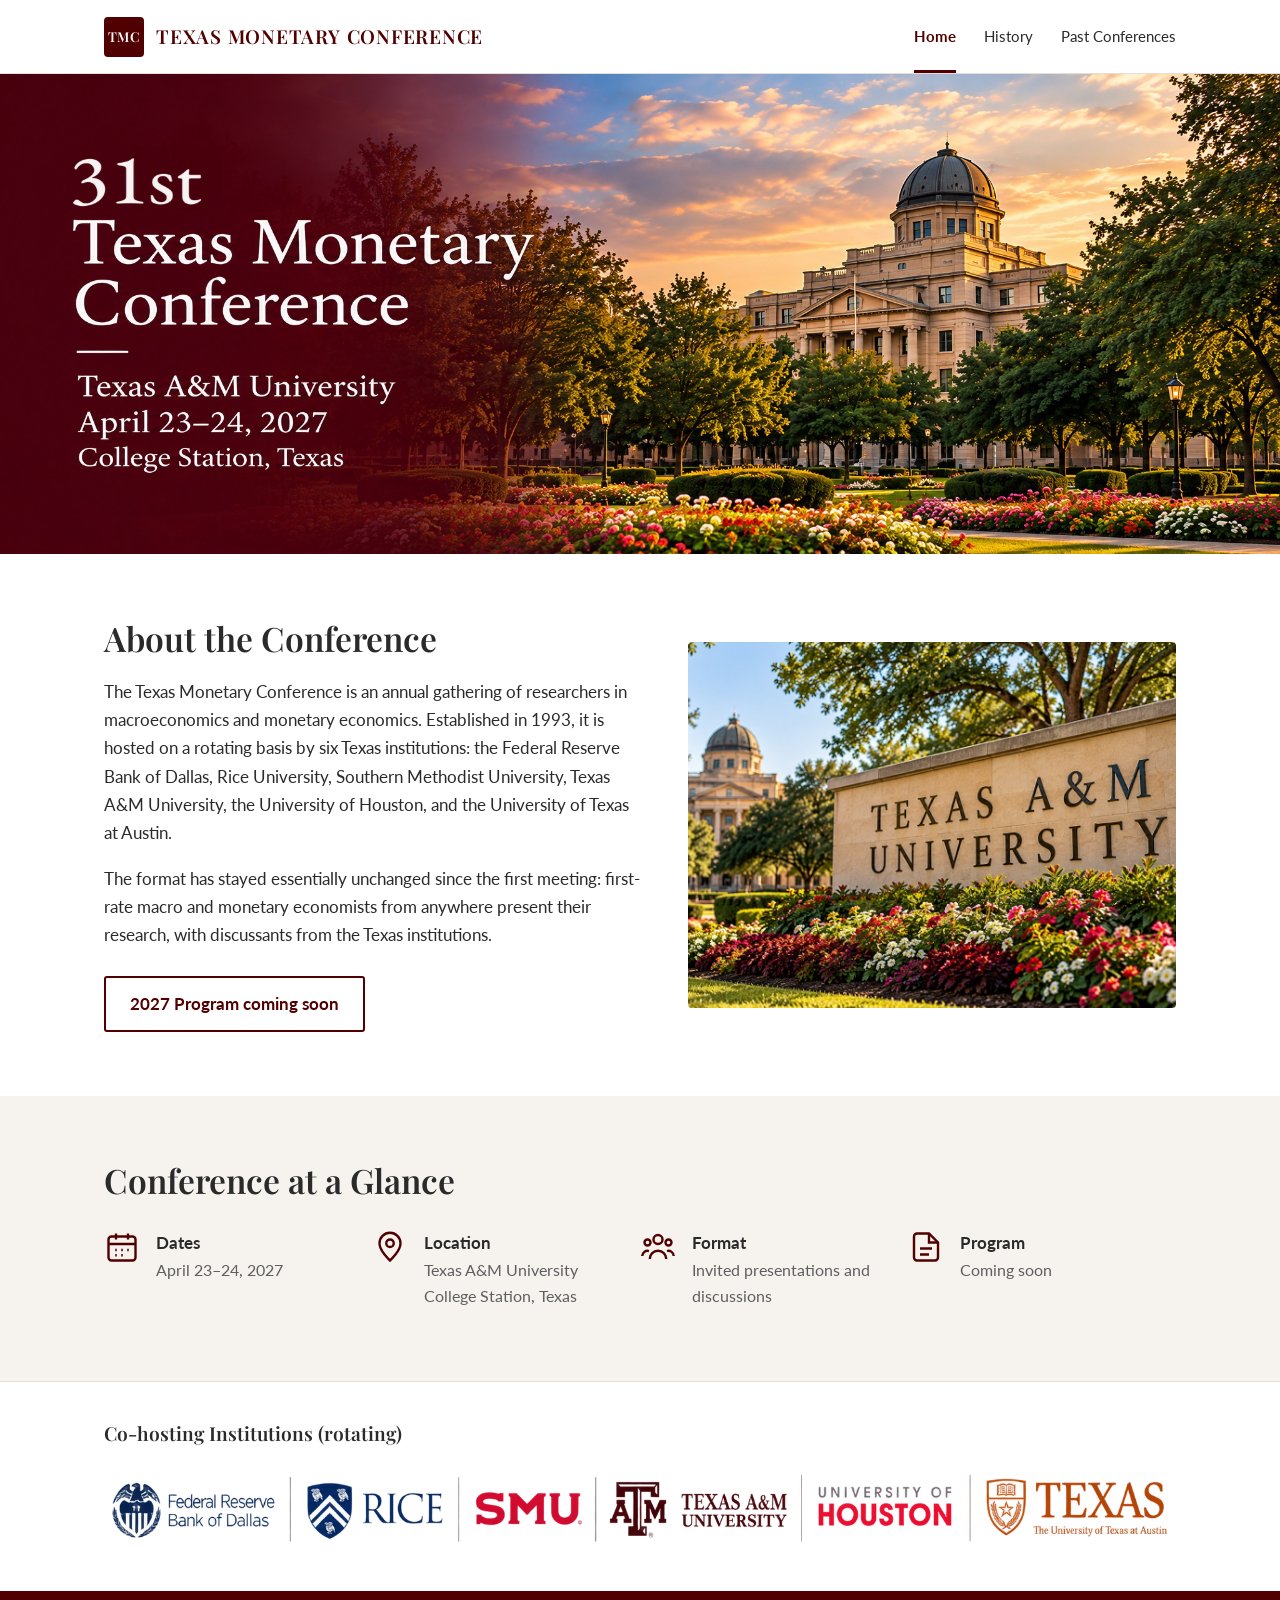
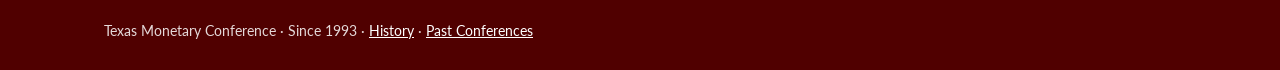
==== commit 08093c32: "Number past conferences and change 2027 to the 31st TMC Add a No. column to the Past Conferences tab" ====
--- a/index.html
+++ b/index.html
@@ -4,7 +4,7 @@
   <meta charset="utf-8">
   <meta name="viewport" content="width=device-width, initial-scale=1">
   <title>Texas Monetary Conference</title>
-  <meta name="description" content="The 34th Texas Monetary Conference, Texas A&amp;M University, College Station, April 23–24, 2027.">
+  <meta name="description" content="The 31st Texas Monetary Conference, Texas A&amp;M University, College Station, April 23–24, 2027.">
   <link rel="preconnect" href="https://fonts.googleapis.com">
   <link rel="preconnect" href="https://fonts.gstatic.com" crossorigin>
   <link href="https://fonts.googleapis.com/css2?family=Lato:wght@400;700&family=Playfair+Display:wght@600&display=swap" rel="stylesheet">
@@ -23,7 +23,7 @@
   </header>
 
   <div class="cover">
-    <img src="images/banner-2027.jpg" alt="34th Texas Monetary Conference. Texas A&amp;M University, April 23–24, 2027, College Station, Texas." width="2048" height="768">
+    <img src="images/banner-2027.jpg" alt="31st Texas Monetary Conference. Texas A&amp;M University, April 23–24, 2027, College Station, Texas." width="2048" height="768">
   </div>
 
   <section class="section">
--- a/css/style.css
+++ b/css/style.css
@@ -236,6 +236,7 @@
 tbody tr:nth-child(even) { background: var(--bg-alt); }
 tbody tr:hover { background: var(--accent-soft); }
 td.year { font-weight: 700; font-variant-numeric: tabular-nums; white-space: nowrap; }
+td.num { color: var(--muted); font-variant-numeric: tabular-nums; white-space: nowrap; }
 td.na { color: var(--muted); font-style: italic; }
 .pdf-link { font-weight: 700; white-space: nowrap; }
 .note { color: var(--muted); font-size: 0.92rem; margin-top: 16px; }
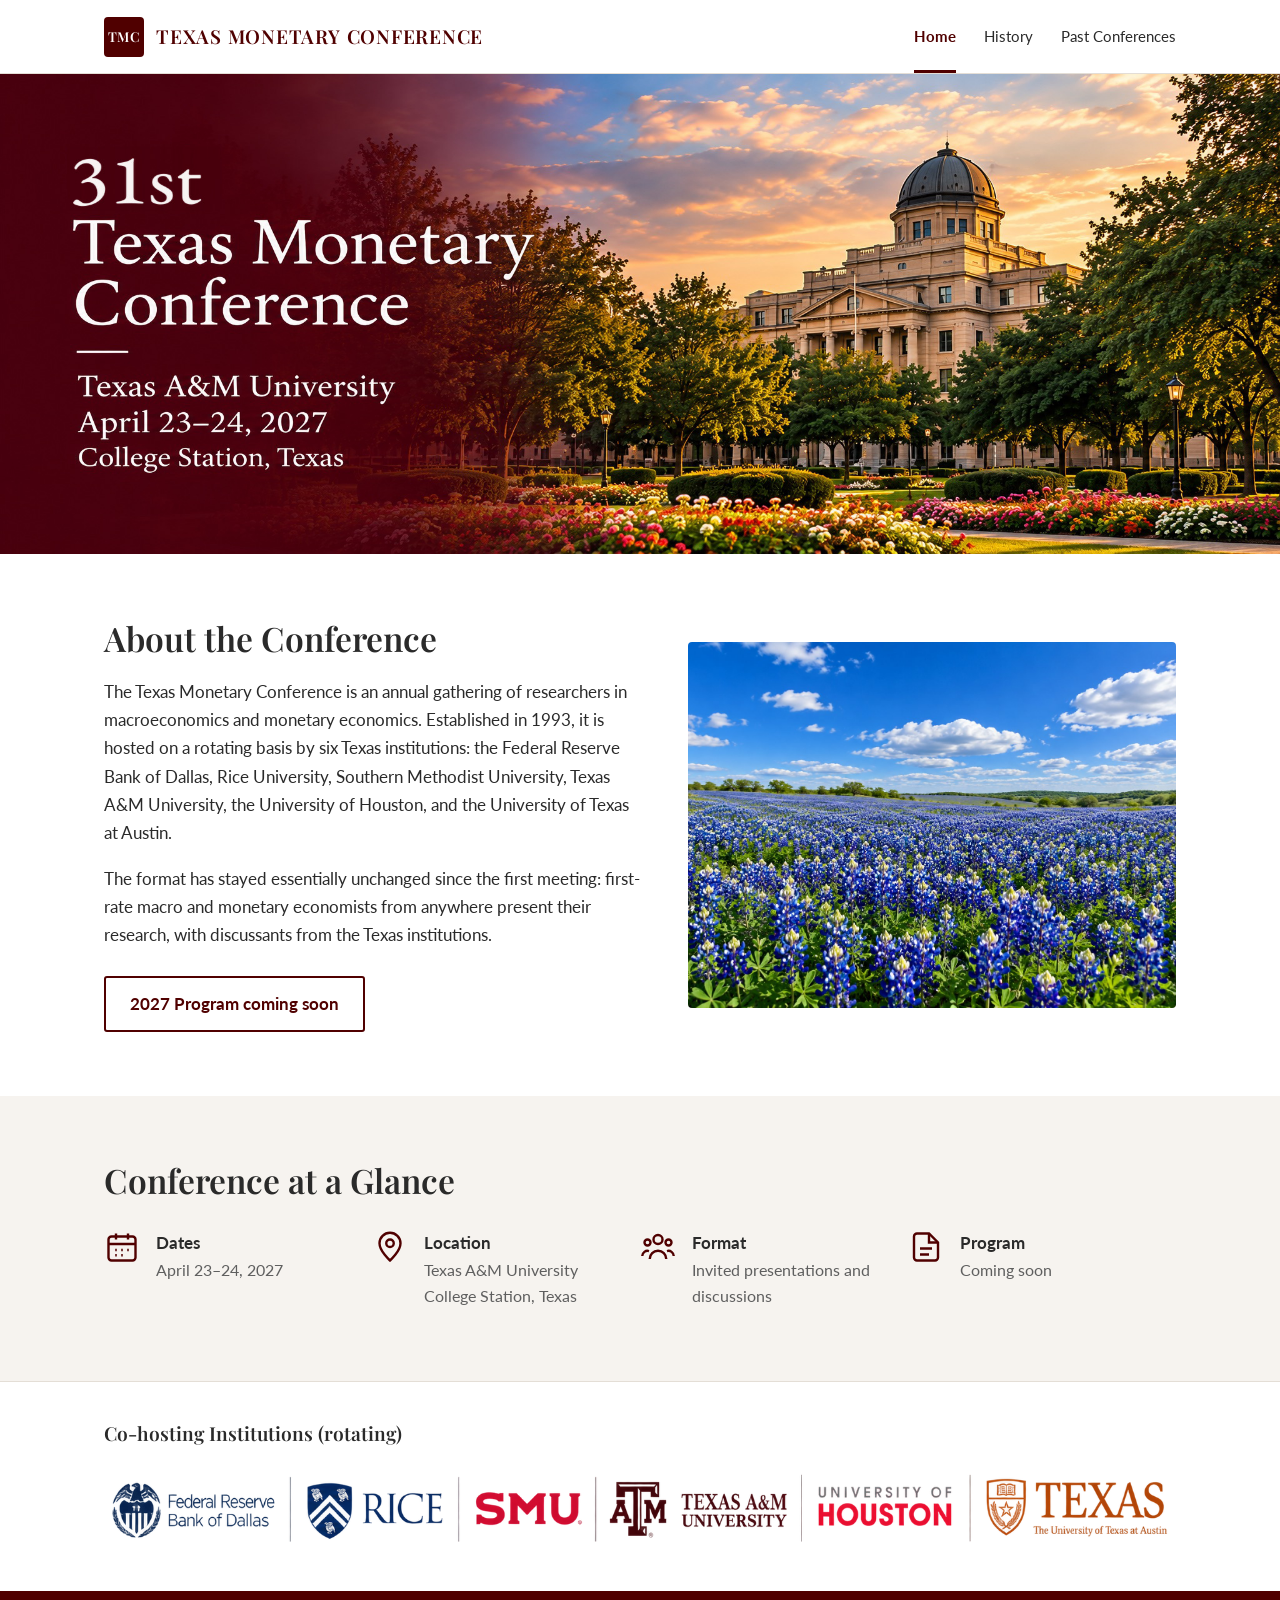
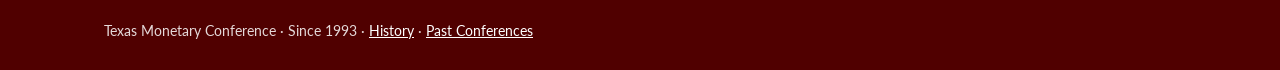
==== commit 54501016: "Replace the Texas A&M sign photo with a bluebonnet field Co-Authored-By: Claude Opus 5.5 <noreply@an" ====
--- a/index.html
+++ b/index.html
@@ -35,7 +35,7 @@
         <!-- When the program is ready: <a class="button" href="programs/2027_TexasAM.pdf">View the 2027 Program →</a> -->
         <span class="button" aria-disabled="true">2027 Program coming soon</span>
       </div>
-      <img src="images/tamu-campus.jpg" alt="Texas A&amp;M University entrance sign with the Academic Building in the background" width="1400" height="788" loading="lazy">
+      <img src="images/bluebonnets.jpg" alt="A field of Texas bluebonnets under a blue sky" width="1255" height="941" loading="lazy">
     </div>
   </section>
 
